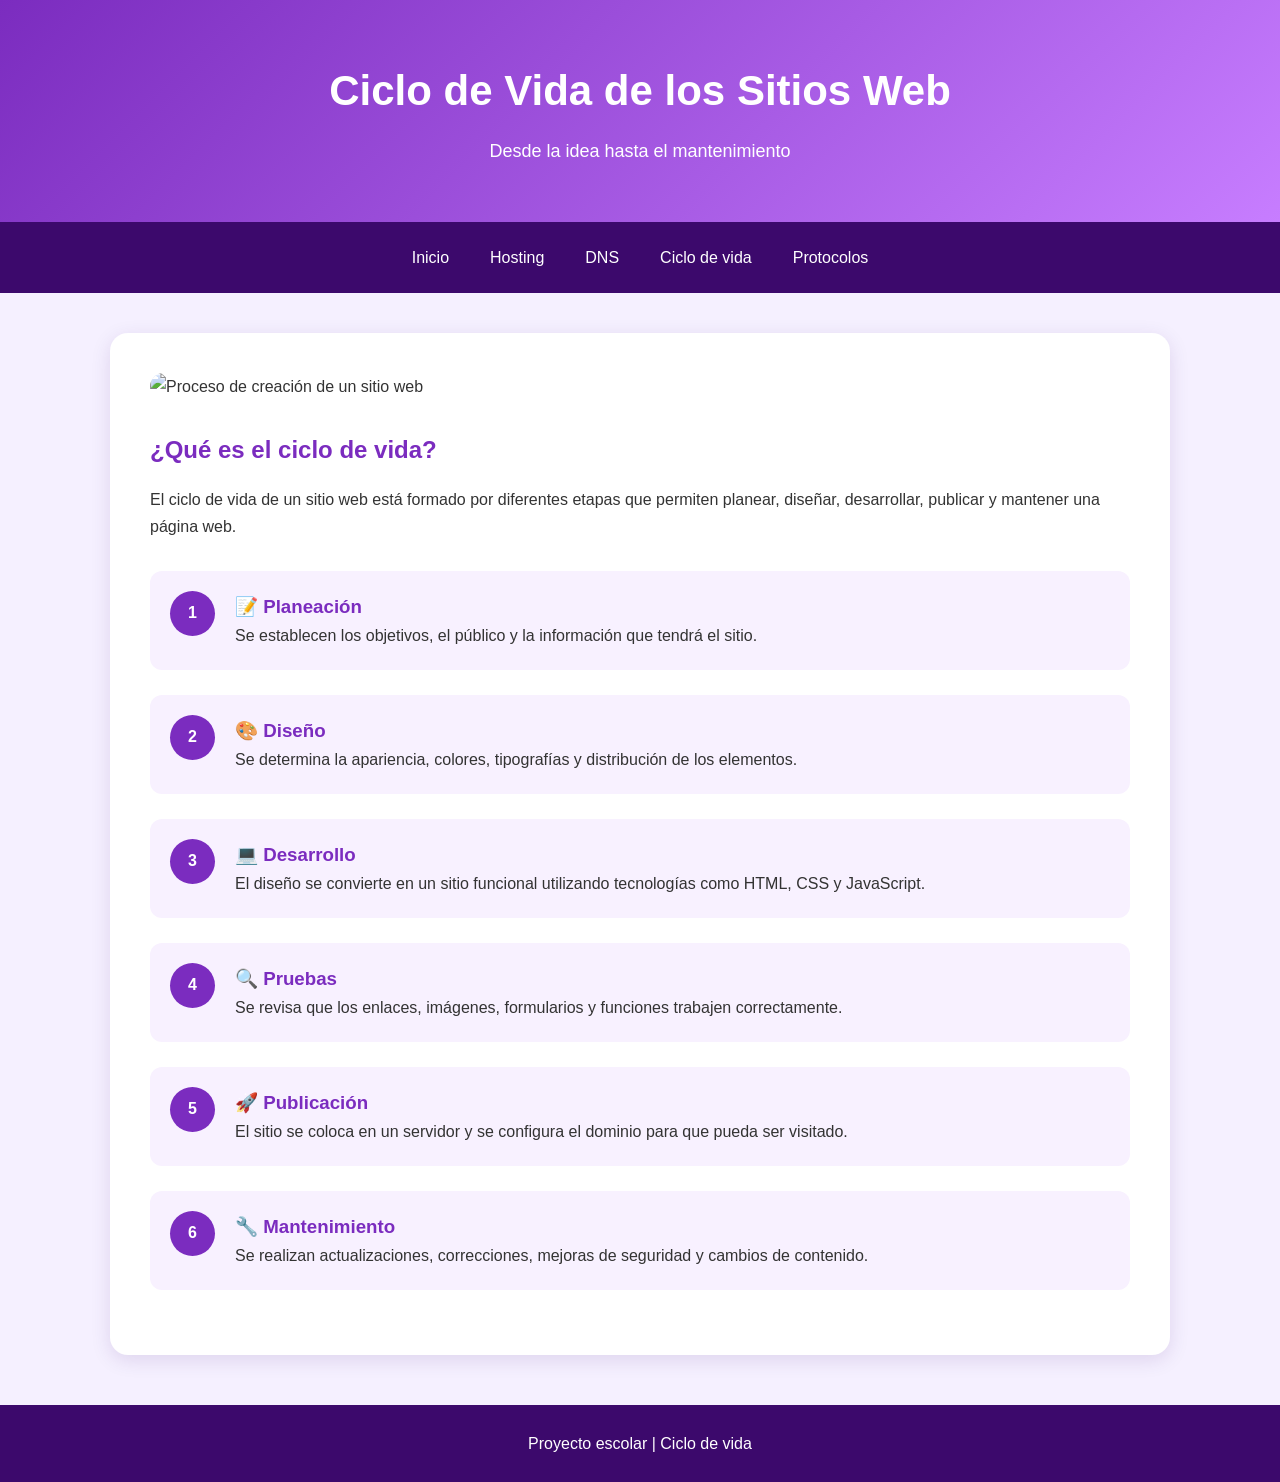
==== ciclo-vida.html @ 3df9c0f7 "Add files via upload" ====
<!DOCTYPE html>
<html lang="es">
<head>
    <meta charset="UTF-8">
    <meta name="viewport" content="width=device-width, initial-scale=1.0">
    <title>Ciclo de Vida de un Sitio Web</title>
    <link rel="stylesheet" href="estilos.css">
</head>
<body>

<header>
    <h1>Ciclo de Vida de los Sitios Web</h1>
    <p>Desde la idea hasta el mantenimiento</p>
</header>

<nav>
    <a href="index.html">Inicio</a>
    <a href="hosting.html">Hosting</a>
    <a href="dns.html">DNS</a>
    <a href="ciclo-vida.html">Ciclo de vida</a>
    <a href="protocolos.html">Protocolos</a>
</nav>

<main>

    <section class="content">

        <img class="main-image"
             src="imagenes/ciclo-vida.jpeg"
             alt="Proceso de creación de un sitio web">

        <h2>¿Qué es el ciclo de vida?</h2>

        <p>
            El ciclo de vida de un sitio web está formado por diferentes
            etapas que permiten planear, diseñar, desarrollar, publicar
            y mantener una página web.
        </p>

        <div class="timeline">

            <div class="step">
                <span>1</span>
                <div>
                    <h3>📝 Planeación</h3>
                    <p>
                        Se establecen los objetivos, el público y la
                        información que tendrá el sitio.
                    </p>
                </div>
            </div>

            <div class="step">
                <span>2</span>
                <div>
                    <h3>🎨 Diseño</h3>
                    <p>
                        Se determina la apariencia, colores, tipografías
                        y distribución de los elementos.
                    </p>
                </div>
            </div>

            <div class="step">
                <span>3</span>
                <div>
                    <h3>💻 Desarrollo</h3>
                    <p>
                        El diseño se convierte en un sitio funcional
                        utilizando tecnologías como HTML, CSS y JavaScript.
                    </p>
                </div>
            </div>

            <div class="step">
                <span>4</span>
                <div>
                    <h3>🔍 Pruebas</h3>
                    <p>
                        Se revisa que los enlaces, imágenes, formularios
                        y funciones trabajen correctamente.
                    </p>
                </div>
            </div>

            <div class="step">
                <span>5</span>
                <div>
                    <h3>🚀 Publicación</h3>
                    <p>
                        El sitio se coloca en un servidor y se configura
                        el dominio para que pueda ser visitado.
                    </p>
                </div>
            </div>

            <div class="step">
                <span>6</span>
                <div>
                    <h3>🔧 Mantenimiento</h3>
                    <p>
                        Se realizan actualizaciones, correcciones,
                        mejoras de seguridad y cambios de contenido.
                    </p>
                </div>
            </div>

        </div>

    </section>

</main>

<footer>
    <p>Proyecto escolar | Ciclo de vida</p>
</footer>

</body>
</html>
---- estilos.css ----
* {
    margin: 0;
    padding: 0;
    box-sizing: border-box;
}

body {
    font-family: Arial, Helvetica, sans-serif;
    background: #f5f0ff;
    color: #333;
    line-height: 1.7;
}

header {
    background: linear-gradient(135deg, #7b2cbf, #c77dff);
    color: white;
    text-align: center;
    padding: 55px 20px;
}

header h1 {
    font-size: 42px;
    margin-bottom: 10px;
}

header p {
    font-size: 18px;
}

nav {
    background: #3c096c;
    display: flex;
    justify-content: center;
    flex-wrap: wrap;
    gap: 5px;
    padding: 12px;
}

nav a {
    color: white;
    text-decoration: none;
    padding: 10px 18px;
    border-radius: 20px;
    transition: 0.3s;
}

nav a:hover {
    background: #9d4edd;
}

main {
    max-width: 1100px;
    margin: 40px auto;
    padding: 0 20px;
}

.hero,
.content {
    background: white;
    padding: 40px;
    border-radius: 18px;
    box-shadow: 0 5px 20px rgba(60, 9, 108, 0.12);
}

/* IMAGEN PRINCIPAL DE INICIO */

.hero img {
    width: 100%;
    height: 300px;
    object-fit: cover;
    border-radius: 15px;
    margin-bottom: 25px;
}

.hero {
    text-align: center;
    margin-bottom: 30px;
}

.hero h2,
.content h2 {
    color: #7b2cbf;
    margin-bottom: 15px;
}

/* TARJETAS DE INICIO */

.cards {
    display: grid;
    grid-template-columns: repeat(2, 1fr);
    gap: 25px;
}

.card {
    background: white;
    padding: 20px;
    border-radius: 18px;
    box-shadow: 0 5px 20px rgba(60, 9, 108, 0.12);
    transition: transform 0.3s;
}

.card:hover {
    transform: translateY(-5px);
}

.card img {
    width: 100%;
    height: 180px;
    object-fit: cover;
    border-radius: 12px;
    margin-bottom: 15px;
}

.card h3 {
    color: #7b2cbf;
    margin-bottom: 10px;
}

.card a {
    display: inline-block;
    margin-top: 15px;
    background: #7b2cbf;
    color: white;
    text-decoration: none;
    padding: 8px 18px;
    border-radius: 20px;
}

.card a:hover {
    background: #9d4edd;
}

/* IMAGEN PRINCIPAL DE LAS PÁGINAS */

.main-image {
    width: 100%;
    height: 300px;
    object-fit: cover;
    border-radius: 15px;
    margin-bottom: 30px;
}

/* CAJAS DE INFORMACIÓN */

.info-box,
.protocol-card {
    background: #f8f1ff;
    border-left: 5px solid #9d4edd;
    padding: 20px;
    margin: 20px 0;
    border-radius: 8px;
}

.info-box h3,
.protocol-card h3 {
    color: #7b2cbf;
    margin-bottom: 5px;
}

/* IMÁGENES DE HOSTING */

.info-box {
    display: flex;
    align-items: center;
    gap: 20px;
}

.info-box img {
    width: 150px;
    height: 100px;
    object-fit: cover;
    border-radius: 10px;
    flex-shrink: 0;
}

/* DIAGRAMA DNS */

.diagram {
    display: flex;
    justify-content: center;
    align-items: center;
    gap: 15px;
    margin: 30px 0;
    flex-wrap: wrap;
}

.diagram-box {
    background: #f8f1ff;
    border: 2px solid #9d4edd;
    padding: 20px;
    min-width: 150px;
    text-align: center;
    border-radius: 12px;
    color: #7b2cbf;
}

.arrow {
    font-size: 30px;
    color: #7b2cbf;
    font-weight: bold;
}

/* CICLO DE VIDA */

.timeline {
    margin-top: 30px;
}

.step {
    display: flex;
    align-items: flex-start;
    gap: 20px;
    margin-bottom: 25px;
    padding: 20px;
    background: #f8f1ff;
    border-radius: 12px;
}

.step span {
    background: #7b2cbf;
    color: white;
    min-width: 45px;
    height: 45px;
    border-radius: 50%;
    display: flex;
    align-items: center;
    justify-content: center;
    font-weight: bold;
}

.step h3 {
    color: #7b2cbf;
}

/* FOOTER */

footer {
    background: #3c096c;
    color: white;
    text-align: center;
    padding: 25px;
    margin-top: 50px;
}

/* DISEÑO RESPONSIVO */

@media (max-width: 700px) {

    header h1 {
        font-size: 30px;
    }

    .cards {
        grid-template-columns: 1fr;
    }

    .hero,
    .content {
        padding: 25px;
    }

    nav {
        flex-direction: column;
        align-items: center;
    }

    nav a {
        width: 100%;
        text-align: center;
    }

    .info-box {
        flex-direction: column;
        align-items: flex-start;
    }

    .info-box img {
        width: 100%;
        height: 180px;
    }

    .diagram {
        flex-direction: column;
    }

    .arrow {
        transform: rotate(90deg);
    }
}
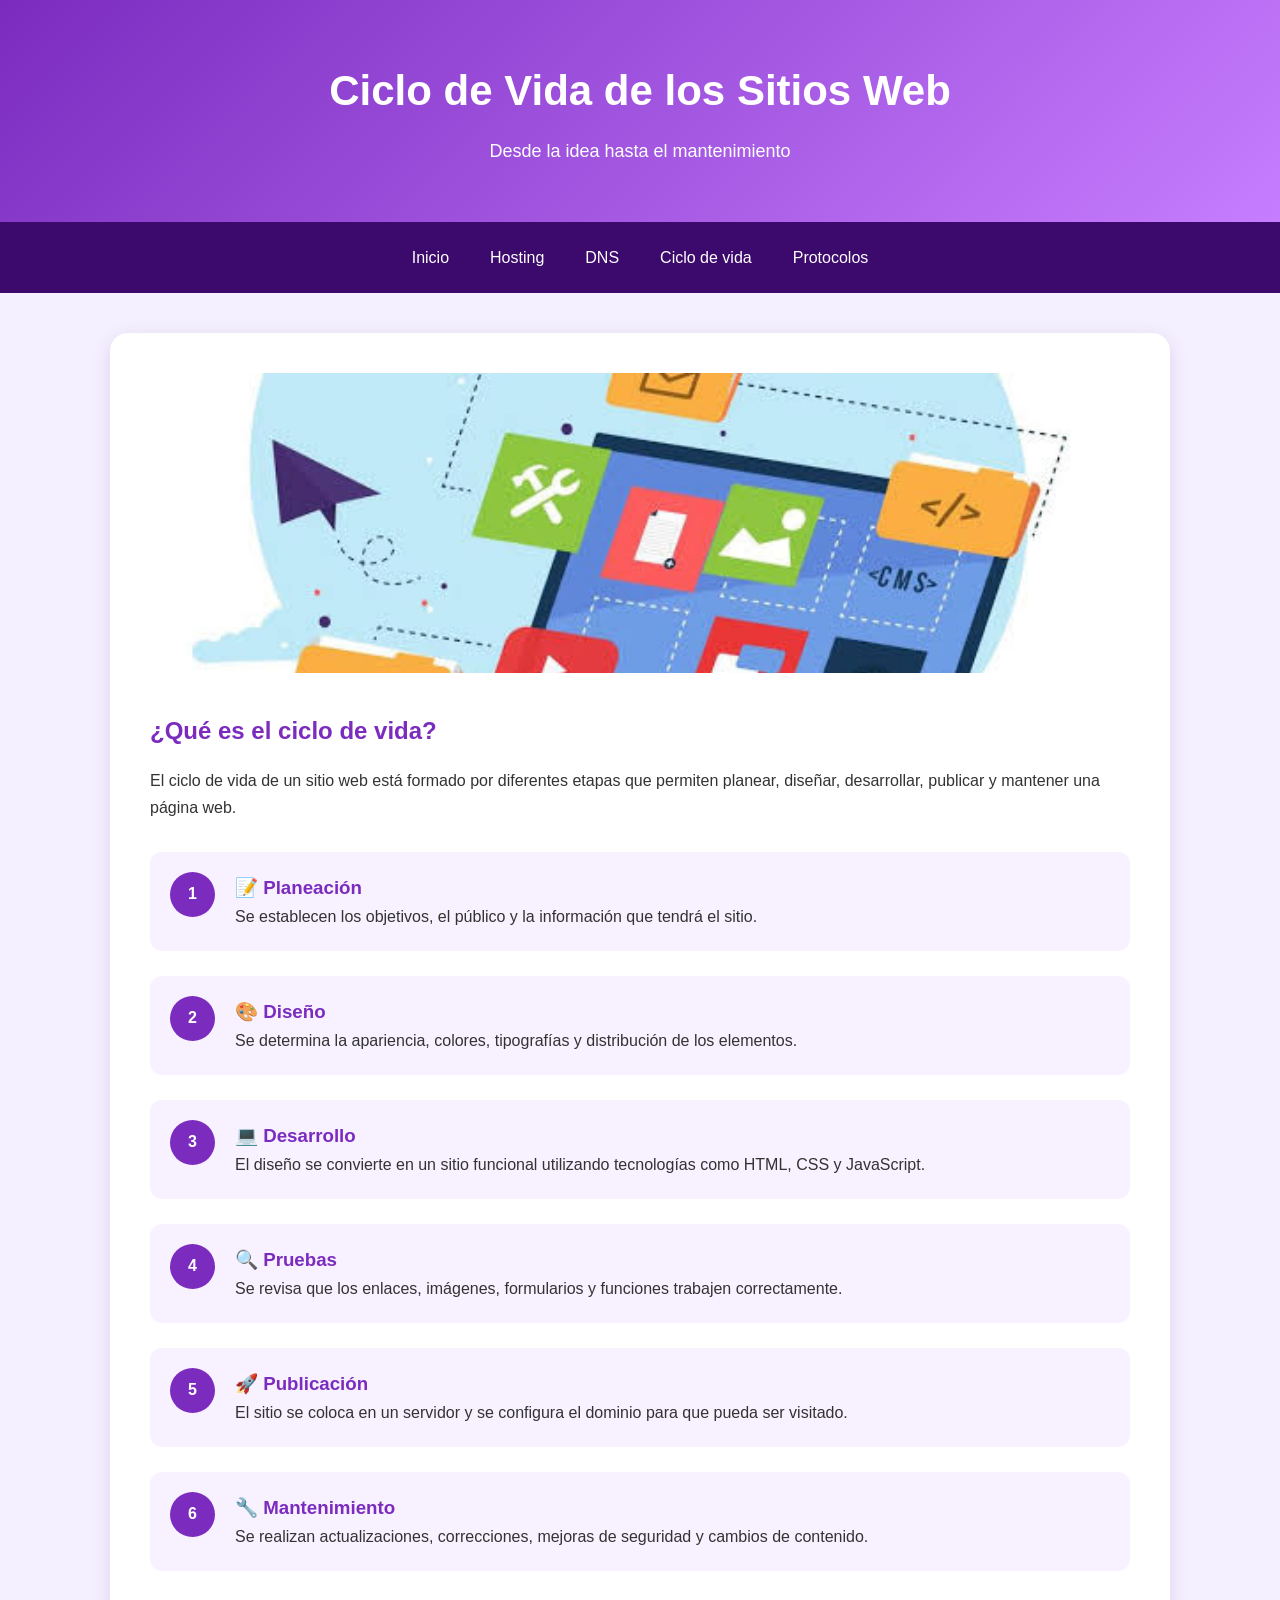
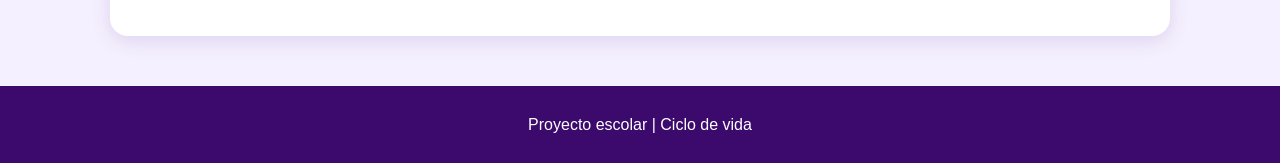
==== commit d3483cba: "Update ciclo-vida.html" ====
--- a/ciclo-vida.html
+++ b/ciclo-vida.html
@@ -26,7 +26,7 @@
     <section class="content">
 
         <img class="main-image"
-             src="imagenes/ciclo-vida.jpeg"
+             src="ciclo-vida.jpeg"
              alt="Proceso de creación de un sitio web">
 
         <h2>¿Qué es el ciclo de vida?</h2>
@@ -116,4 +116,4 @@
 </footer>
 
 </body>
-</html>+</html>
